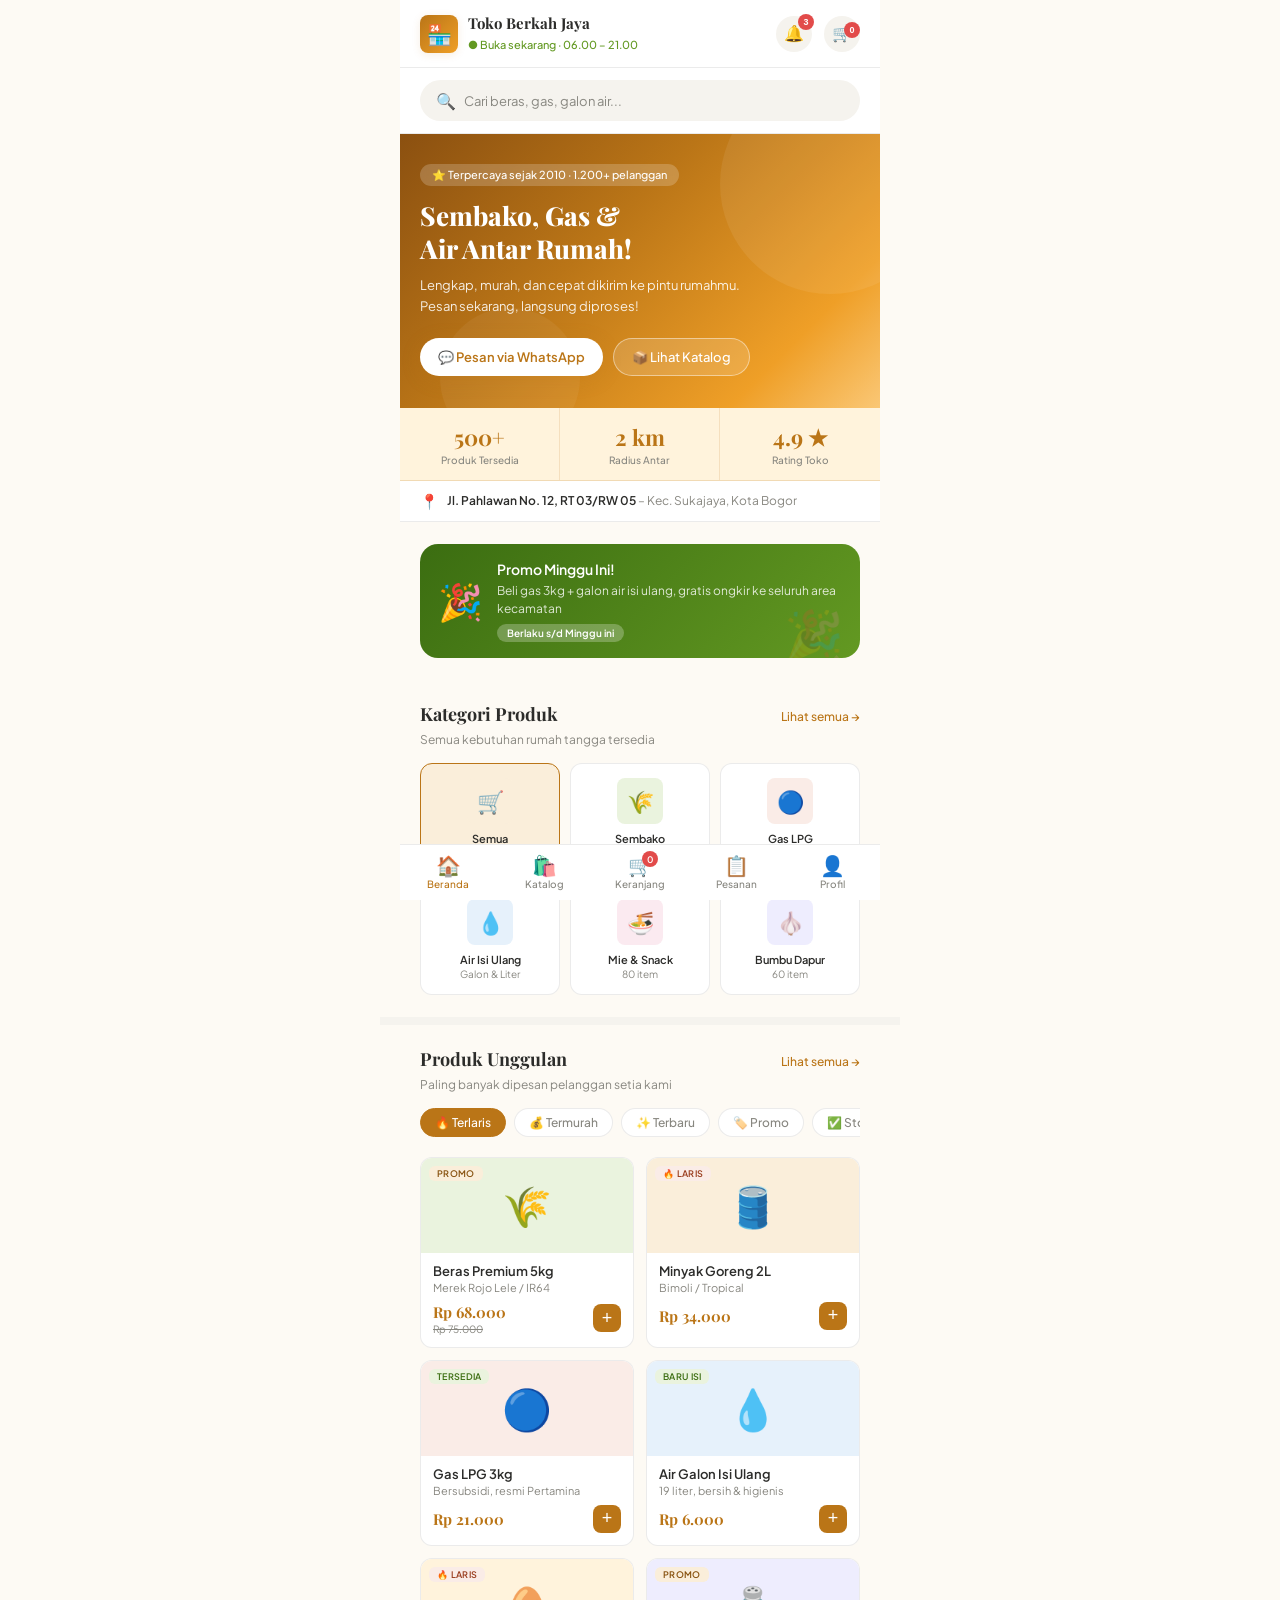
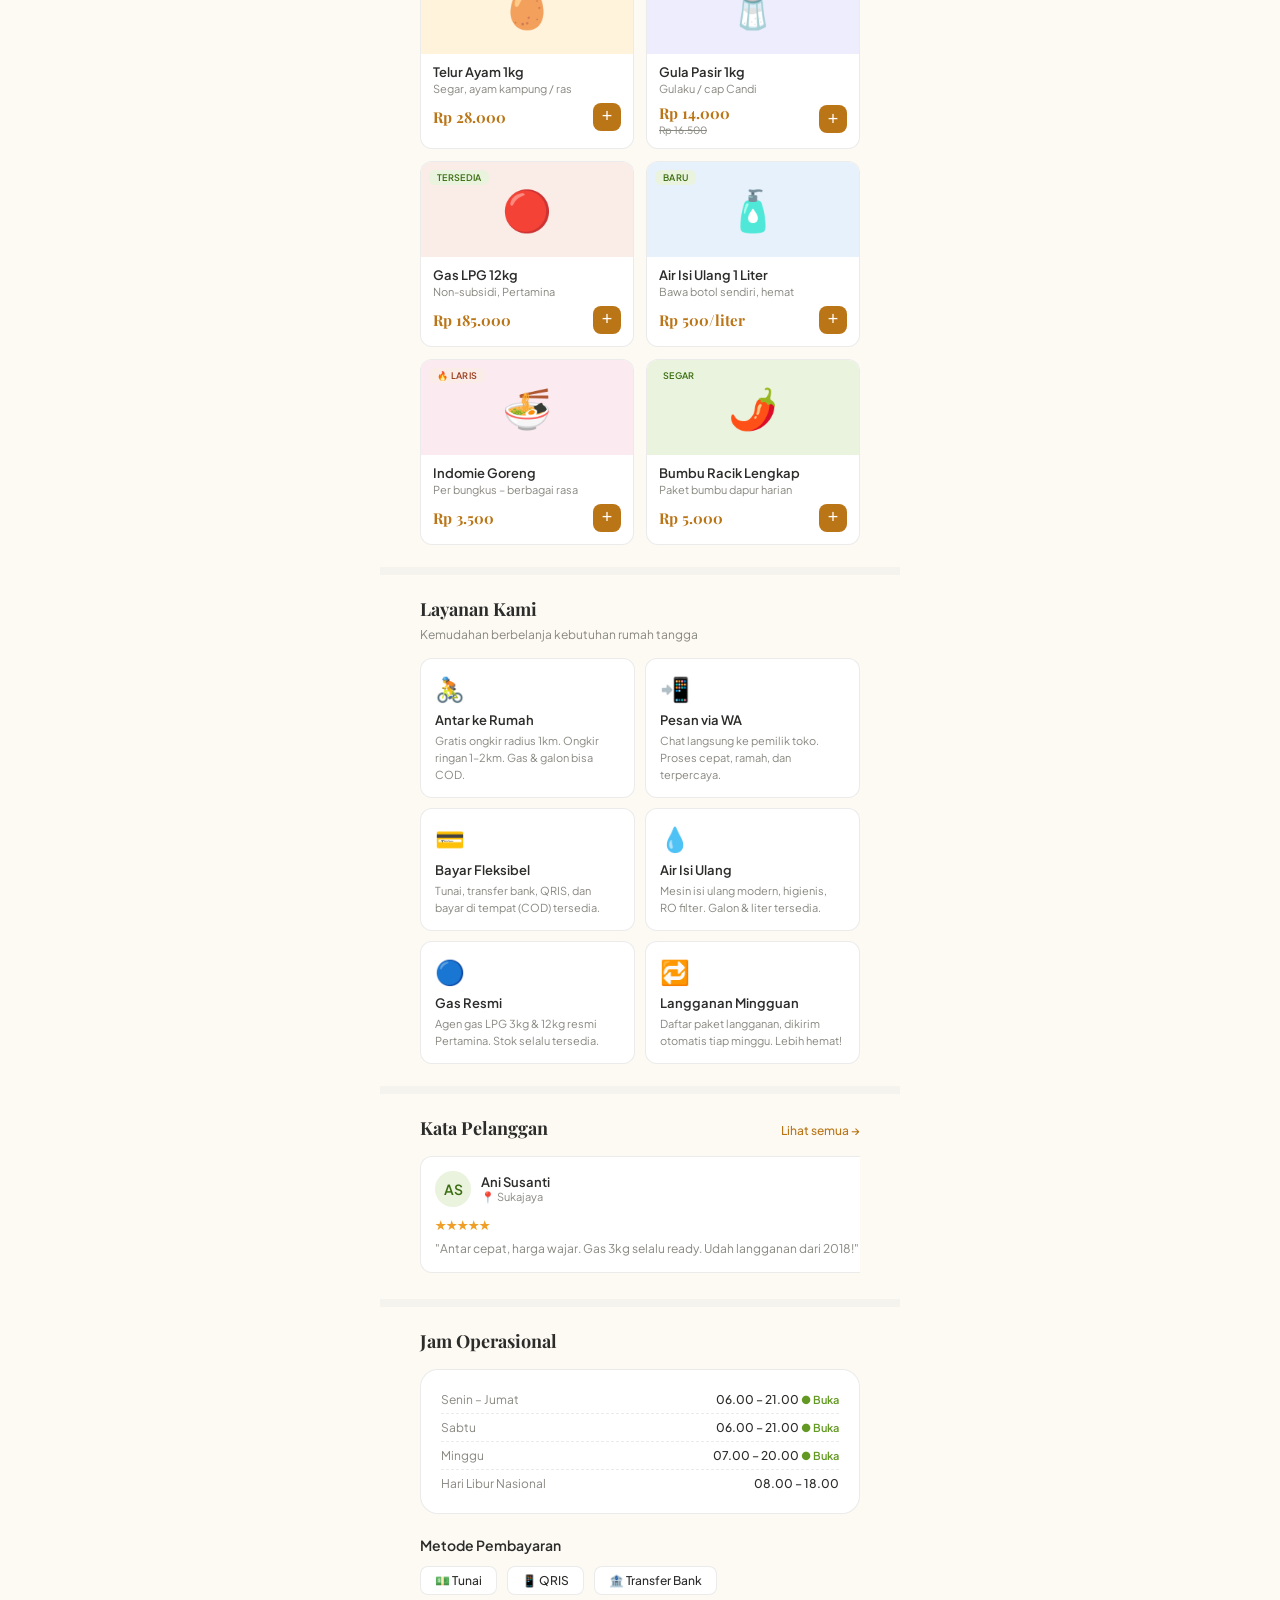
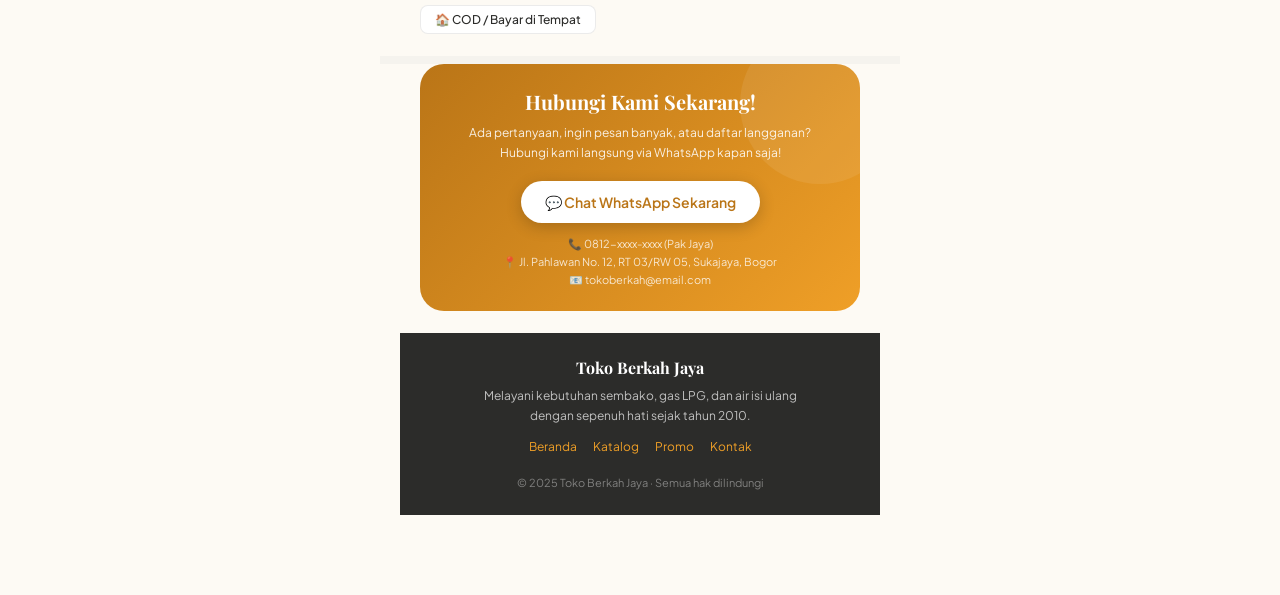
==== index.html @ 46cb7a97 "menambah repository" ====
<!DOCTYPE html>
<html lang="id">
<head>
  <meta charset="UTF-8" />
  <meta name="viewport" content="width=device-width, initial-scale=1.0" />
  <title>Toko Berkah Jaya – Sembako, Gas & Air Isi Ulang</title>
  <link rel="preconnect" href="https://fonts.googleapis.com" />
  <link rel="preconnect" href="https://fonts.gstatic.com" crossorigin />
  <link href="https://fonts.googleapis.com/css2?family=Playfair+Display:wght@600;700;800&family=Plus+Jakarta+Sans:wght@400;500;600&display=swap" rel="stylesheet" />
  <link rel="stylesheet" href="assets/style.css" />
</head>
<body>

  <!-- ===== HEADER ===== -->
  <header class="header">
    <div class="logo">
      <div class="logo-icon">🏪</div>
      <div class="logo-text">
        <h1>Toko Berkah Jaya</h1>
        <span>● Buka sekarang · 06.00 – 21.00</span>
      </div>
    </div>
    <div class="header-icons">
      <button onclick="showToast('Notifikasi dibuka')">
        🔔<span class="badge">3</span>
      </button>
      <button class="cart-nav" onclick="window.location.href='pages/keranjang.html'">
        🛒<span class="badge" id="cart-count">0</span>
      </button>
    </div>
  </header>

  <!-- ===== SEARCH BAR ===== -->
  <div class="search-wrap">
    <div class="search-box">
      <span>🔍</span>
      <input type="text" placeholder="Cari beras, gas, galon air..." id="search-input" oninput="filterProducts()" />
    </div>
  </div>

  <!-- ===== HERO ===== -->
  <section class="hero">
    <div class="hero-badge">⭐ Terpercaya sejak 2010 · 1.200+ pelanggan</div>
    <h2>Sembako, Gas &<br>Air Antar Rumah!</h2>
    <p>Lengkap, murah, dan cepat dikirim ke pintu rumahmu.<br>Pesan sekarang, langsung diproses!</p>
    <div class="hero-btns">
      <button class="btn-primary" onclick="openWhatsApp()">
        💬 Pesan via WhatsApp
      </button>
      <a href="pages/katalog.html" class="btn-outline">
        📦 Lihat Katalog
      </a>
    </div>
  </section>

  <!-- ===== STATS ===== -->
  <div class="stats">
    <div class="stat">
      <div class="stat-num">500+</div>
      <div class="stat-lbl">Produk Tersedia</div>
    </div>
    <div class="stat">
      <div class="stat-num">2 km</div>
      <div class="stat-lbl">Radius Antar</div>
    </div>
    <div class="stat">
      <div class="stat-num">4.9 ★</div>
      <div class="stat-lbl">Rating Toko</div>
    </div>
  </div>

  <!-- ===== LOKASI ===== -->
  <div class="loc-strip">
    <span>📍</span>
    <div>
      <strong>Jl. Pahlawan No. 12, RT 03/RW 05</strong>
      <em> – Kec. Sukajaya, Kota Bogor</em>
    </div>
  </div>

  <!-- ===== PROMO BANNER ===== -->
  <div class="section" style="padding-bottom: 0;">
    <div class="promo-banner">
      <div class="promo-ico">🎉</div>
      <div class="promo-txt">
        <h4>Promo Minggu Ini!</h4>
        <p>Beli gas 3kg + galon air isi ulang, gratis ongkir ke seluruh area kecamatan</p>
        <span class="promo-badge">Berlaku s/d Minggu ini</span>
      </div>
    </div>
  </div>

  <!-- ===== KATEGORI ===== -->
  <div class="section">
    <div class="sec-head">
      <h3>Kategori Produk</h3>
      <a href="pages/katalog.html">Lihat semua →</a>
    </div>
    <p class="sec-sub">Semua kebutuhan rumah tangga tersedia</p>
    <div class="cat-grid">
      <div class="cat-card active" onclick="setCategory('all', this)">
        <div class="cat-icon" style="background:#FAEEDA">🛒</div>
        <div class="cat-name">Semua</div>
        <div class="cat-count">500+ item</div>
      </div>
      <div class="cat-card" onclick="setCategory('sembako', this)">
        <div class="cat-icon" style="background:#EAF3DE">🌾</div>
        <div class="cat-name">Sembako</div>
        <div class="cat-count">120 item</div>
      </div>
      <div class="cat-card" onclick="setCategory('gas', this)">
        <div class="cat-icon" style="background:#FAECE7">🔵</div>
        <div class="cat-name">Gas LPG</div>
        <div class="cat-count">2 jenis</div>
      </div>
      <div class="cat-card" onclick="setCategory('air', this)">
        <div class="cat-icon" style="background:#E6F1FB">💧</div>
        <div class="cat-name">Air Isi Ulang</div>
        <div class="cat-count">Galon & Liter</div>
      </div>
      <div class="cat-card" onclick="setCategory('mie', this)">
        <div class="cat-icon" style="background:#FBEAF0">🍜</div>
        <div class="cat-name">Mie & Snack</div>
        <div class="cat-count">80 item</div>
      </div>
      <div class="cat-card" onclick="setCategory('bumbu', this)">
        <div class="cat-icon" style="background:#EEEDFE">🧄</div>
        <div class="cat-name">Bumbu Dapur</div>
        <div class="cat-count">60 item</div>
      </div>
    </div>
  </div>

  <div class="divider"></div>

  <!-- ===== PRODUK ===== -->
  <div class="section" id="produk-section">
    <div class="sec-head">
      <h3>Produk Unggulan</h3>
      <a href="pages/katalog.html">Lihat semua →</a>
    </div>
    <p class="sec-sub" id="prod-label">Paling banyak dipesan pelanggan setia kami</p>

    <!-- Filter Tabs -->
    <div class="filter-tabs">
      <div class="tab active" onclick="setTab('terlaris', this)">🔥 Terlaris</div>
      <div class="tab" onclick="setTab('termurah', this)">💰 Termurah</div>
      <div class="tab" onclick="setTab('baru', this)">✨ Terbaru</div>
      <div class="tab" onclick="setTab('promo', this)">🏷️ Promo</div>
      <div class="tab" onclick="setTab('stok', this)">✅ Stok Ada</div>
    </div>

    <!-- Grid Produk -->
    <div class="prod-grid" id="prod-grid">

      <div class="prod-card" data-cat="sembako" data-price="68000">
        <div class="prod-img" style="background:#EAF3DE">
          🌾
          <div class="prod-tags"><span class="tag tag-promo">Promo</span></div>
        </div>
        <div class="prod-info">
          <div class="prod-name">Beras Premium 5kg</div>
          <div class="prod-unit">Merek Rojo Lele / IR64</div>
          <div class="prod-footer">
            <div>
              <div class="prod-price">Rp 68.000</div>
              <div class="prod-price-old">Rp 75.000</div>
            </div>
            <button class="add-btn" onclick="addToCart(this, 'Beras Premium 5kg', 68000)">+</button>
          </div>
        </div>
      </div>

      <div class="prod-card" data-cat="sembako" data-price="34000">
        <div class="prod-img" style="background:#FAEEDA">
          🛢️
          <div class="prod-tags"><span class="tag tag-panas">🔥 Laris</span></div>
        </div>
        <div class="prod-info">
          <div class="prod-name">Minyak Goreng 2L</div>
          <div class="prod-unit">Bimoli / Tropical</div>
          <div class="prod-footer">
            <div><div class="prod-price">Rp 34.000</div></div>
            <button class="add-btn" onclick="addToCart(this, 'Minyak Goreng 2L', 34000)">+</button>
          </div>
        </div>
      </div>

      <div class="prod-card" data-cat="gas" data-price="21000">
        <div class="prod-img" style="background:#FAECE7">
          🔵
          <div class="prod-tags"><span class="tag tag-baru">Tersedia</span></div>
        </div>
        <div class="prod-info">
          <div class="prod-name">Gas LPG 3kg</div>
          <div class="prod-unit">Bersubsidi, resmi Pertamina</div>
          <div class="prod-footer">
            <div><div class="prod-price">Rp 21.000</div></div>
            <button class="add-btn" onclick="addToCart(this, 'Gas LPG 3kg', 21000)">+</button>
          </div>
        </div>
      </div>

      <div class="prod-card" data-cat="air" data-price="6000">
        <div class="prod-img" style="background:#E6F1FB">
          💧
          <div class="prod-tags"><span class="tag tag-baru">Baru isi</span></div>
        </div>
        <div class="prod-info">
          <div class="prod-name">Air Galon Isi Ulang</div>
          <div class="prod-unit">19 liter, bersih & higienis</div>
          <div class="prod-footer">
            <div><div class="prod-price">Rp 6.000</div></div>
            <button class="add-btn" onclick="addToCart(this, 'Air Galon Isi Ulang', 6000)">+</button>
          </div>
        </div>
      </div>

      <div class="prod-card" data-cat="sembako" data-price="28000">
        <div class="prod-img" style="background:#FFF3DC">
          🥚
          <div class="prod-tags"><span class="tag tag-panas">🔥 Laris</span></div>
        </div>
        <div class="prod-info">
          <div class="prod-name">Telur Ayam 1kg</div>
          <div class="prod-unit">Segar, ayam kampung / ras</div>
          <div class="prod-footer">
            <div><div class="prod-price">Rp 28.000</div></div>
            <button class="add-btn" onclick="addToCart(this, 'Telur Ayam 1kg', 28000)">+</button>
          </div>
        </div>
      </div>

      <div class="prod-card" data-cat="sembako" data-price="14000">
        <div class="prod-img" style="background:#EEEDFE">
          🧂
          <div class="prod-tags"><span class="tag tag-promo">Promo</span></div>
        </div>
        <div class="prod-info">
          <div class="prod-name">Gula Pasir 1kg</div>
          <div class="prod-unit">Gulaku / cap Candi</div>
          <div class="prod-footer">
            <div>
              <div class="prod-price">Rp 14.000</div>
              <div class="prod-price-old">Rp 16.500</div>
            </div>
            <button class="add-btn" onclick="addToCart(this, 'Gula Pasir 1kg', 14000)">+</button>
          </div>
        </div>
      </div>

      <div class="prod-card" data-cat="gas" data-price="185000">
        <div class="prod-img" style="background:#FAECE7">
          🔴
          <div class="prod-tags"><span class="tag tag-baru">Tersedia</span></div>
        </div>
        <div class="prod-info">
          <div class="prod-name">Gas LPG 12kg</div>
          <div class="prod-unit">Non-subsidi, Pertamina</div>
          <div class="prod-footer">
            <div><div class="prod-price">Rp 185.000</div></div>
            <button class="add-btn" onclick="addToCart(this, 'Gas LPG 12kg', 185000)">+</button>
          </div>
        </div>
      </div>

      <div class="prod-card" data-cat="air" data-price="500">
        <div class="prod-img" style="background:#E6F1FB">
          🧴
          <div class="prod-tags"><span class="tag tag-baru">Baru</span></div>
        </div>
        <div class="prod-info">
          <div class="prod-name">Air Isi Ulang 1 Liter</div>
          <div class="prod-unit">Bawa botol sendiri, hemat</div>
          <div class="prod-footer">
            <div><div class="prod-price">Rp 500/liter</div></div>
            <button class="add-btn" onclick="addToCart(this, 'Air Isi Ulang 1L', 500)">+</button>
          </div>
        </div>
      </div>

      <div class="prod-card" data-cat="mie" data-price="3500">
        <div class="prod-img" style="background:#FBEAF0">
          🍜
          <div class="prod-tags"><span class="tag tag-panas">🔥 Laris</span></div>
        </div>
        <div class="prod-info">
          <div class="prod-name">Indomie Goreng</div>
          <div class="prod-unit">Per bungkus – berbagai rasa</div>
          <div class="prod-footer">
            <div><div class="prod-price">Rp 3.500</div></div>
            <button class="add-btn" onclick="addToCart(this, 'Indomie Goreng', 3500)">+</button>
          </div>
        </div>
      </div>

      <div class="prod-card" data-cat="bumbu" data-price="5000">
        <div class="prod-img" style="background:#EAF3DE">
          🌶️
          <div class="prod-tags"><span class="tag tag-baru">Segar</span></div>
        </div>
        <div class="prod-info">
          <div class="prod-name">Bumbu Racik Lengkap</div>
          <div class="prod-unit">Paket bumbu dapur harian</div>
          <div class="prod-footer">
            <div><div class="prod-price">Rp 5.000</div></div>
            <button class="add-btn" onclick="addToCart(this, 'Bumbu Racik Lengkap', 5000)">+</button>
          </div>
        </div>
      </div>

    </div>
  </div>

  <div class="divider"></div>

  <!-- ===== LAYANAN ===== -->
  <div class="section">
    <div class="sec-head"><h3>Layanan Kami</h3></div>
    <p class="sec-sub">Kemudahan berbelanja kebutuhan rumah tangga</p>
    <div class="svc-grid">
      <div class="svc-card">
        <div class="svc-icon">🚴</div>
        <div class="svc-title">Antar ke Rumah</div>
        <div class="svc-desc">Gratis ongkir radius 1km. Ongkir ringan 1–2km. Gas & galon bisa COD.</div>
      </div>
      <div class="svc-card">
        <div class="svc-icon">📲</div>
        <div class="svc-title">Pesan via WA</div>
        <div class="svc-desc">Chat langsung ke pemilik toko. Proses cepat, ramah, dan terpercaya.</div>
      </div>
      <div class="svc-card">
        <div class="svc-icon">💳</div>
        <div class="svc-title">Bayar Fleksibel</div>
        <div class="svc-desc">Tunai, transfer bank, QRIS, dan bayar di tempat (COD) tersedia.</div>
      </div>
      <div class="svc-card">
        <div class="svc-icon">💧</div>
        <div class="svc-title">Air Isi Ulang</div>
        <div class="svc-desc">Mesin isi ulang modern, higienis, RO filter. Galon & liter tersedia.</div>
      </div>
      <div class="svc-card">
        <div class="svc-icon">🔵</div>
        <div class="svc-title">Gas Resmi</div>
        <div class="svc-desc">Agen gas LPG 3kg & 12kg resmi Pertamina. Stok selalu tersedia.</div>
      </div>
      <div class="svc-card">
        <div class="svc-icon">🔁</div>
        <div class="svc-title">Langganan Mingguan</div>
        <div class="svc-desc">Daftar paket langganan, dikirim otomatis tiap minggu. Lebih hemat!</div>
      </div>
    </div>
  </div>

  <div class="divider"></div>

  <!-- ===== TESTIMONI ===== -->
  <div class="section">
    <div class="sec-head">
      <h3>Kata Pelanggan</h3>
      <a onclick="showToast('Semua ulasan ditampilkan')">Lihat semua →</a>
    </div>
    <div class="testi-scroll">
      <div class="testi-card">
        <div class="testi-top">
          <div class="testi-avatar" style="background:#EAF3DE;color:#3B6D11">AS</div>
          <div>
            <div class="testi-name">Ani Susanti</div>
            <div class="testi-loc">📍 Sukajaya</div>
          </div>
        </div>
        <div class="testi-stars">★★★★★</div>
        <div class="testi-text">"Antar cepat, harga wajar. Gas 3kg selalu ready. Udah langganan dari 2018!"</div>
      </div>
      <div class="testi-card">
        <div class="testi-top">
          <div class="testi-avatar" style="background:#E6F1FB;color:#185FA5">BR</div>
          <div>
            <div class="testi-name">Budi Raharjo</div>
            <div class="testi-loc">📍 Sindangrasa</div>
          </div>
        </div>
        <div class="testi-stars">★★★★★</div>
        <div class="testi-text">"Galon air isi ulangnya jernih banget, gak bau. Pesan WA langsung diantar."</div>
      </div>
      <div class="testi-card">
        <div class="testi-top">
          <div class="testi-avatar" style="background:#FBEAF0;color:#993556">DN</div>
          <div>
            <div class="testi-name">Dewi Nuraini</div>
            <div class="testi-loc">📍 Tanah Sareal</div>
          </div>
        </div>
        <div class="testi-stars">★★★★☆</div>
        <div class="testi-text">"Berasnya enak dan murah. Suka dengan pelayanannya yang ramah dan cepat."</div>
      </div>
      <div class="testi-card">
        <div class="testi-top">
          <div class="testi-avatar" style="background:#FAEEDA;color:#854F0B">RH</div>
          <div>
            <div class="testi-name">Rudi Hartono</div>
            <div class="testi-loc">📍 Bogor Tengah</div>
          </div>
        </div>
        <div class="testi-stars">★★★★★</div>
        <div class="testi-text">"Beli paket langganan mingguan, hemat ongkir. Produk selalu fresh dan lengkap!"</div>
      </div>
    </div>
  </div>

  <div class="divider"></div>

  <!-- ===== JAM OPERASIONAL ===== -->
  <div class="section" style="padding-bottom: 0;">
    <div class="sec-head"><h3>Jam Operasional</h3></div>
  </div>
  <div class="jam-box">
    <div class="jam-row">
      <span class="jam-day">Senin – Jumat</span>
      <span class="jam-time">06.00 – 21.00 <span class="jam-open">● Buka</span></span>
    </div>
    <div class="jam-row">
      <span class="jam-day">Sabtu</span>
      <span class="jam-time">06.00 – 21.00 <span class="jam-open">● Buka</span></span>
    </div>
    <div class="jam-row">
      <span class="jam-day">Minggu</span>
      <span class="jam-time">07.00 – 20.00 <span class="jam-open">● Buka</span></span>
    </div>
    <div class="jam-row">
      <span class="jam-day">Hari Libur Nasional</span>
      <span class="jam-time">08.00 – 18.00</span>
    </div>
  </div>

  <!-- ===== METODE PEMBAYARAN ===== -->
  <div class="pay-section">
    <h4>Metode Pembayaran</h4>
    <div class="pay-grid">
      <div class="pay-pill">💵 Tunai</div>
      <div class="pay-pill">📱 QRIS</div>
      <div class="pay-pill">🏦 Transfer Bank</div>
      <div class="pay-pill">🏠 COD / Bayar di Tempat</div>
    </div>
  </div>

  <div class="divider"></div>

  <!-- ===== KONTAK ===== -->
  <div class="contact-section">
    <h3>Hubungi Kami Sekarang!</h3>
    <p>Ada pertanyaan, ingin pesan banyak, atau daftar langganan?<br>Hubungi kami langsung via WhatsApp kapan saja!</p>
    <button class="wa-btn" onclick="openWhatsApp()">
      💬 Chat WhatsApp Sekarang
    </button>
    <div class="contact-info">
      <span>📞 0812-xxxx-xxxx (Pak Jaya)</span>
      <span>📍 Jl. Pahlawan No. 12, RT 03/RW 05, Sukajaya, Bogor</span>
      <span>📧 tokoberkah@email.com</span>
    </div>
  </div>

  <!-- ===== FOOTER ===== -->
  <footer class="footer">
    <h4>Toko Berkah Jaya</h4>
    <p>Melayani kebutuhan sembako, gas LPG, dan air isi ulang<br>dengan sepenuh hati sejak tahun 2010.</p>
    <div class="footer-links">
      <a href="index.html">Beranda</a>
      <a href="pages/katalog.html">Katalog</a>
      <a href="#" onclick="showToast('Halaman Promo'); return false;">Promo</a>
      <a href="#" onclick="openWhatsApp(); return false;">Kontak</a>
    </div>
    <small>© 2025 Toko Berkah Jaya · Semua hak dilindungi</small>
  </footer>

  <!-- ===== BOTTOM NAV ===== -->
  <nav class="bottom-nav">
    <a class="nav-item active" href="index.html" onclick="setActiveNav(0)">
      <span class="nav-ico">🏠</span>Beranda
    </a>
    <a class="nav-item" href="pages/katalog.html" onclick="setActiveNav(1)">
      <span class="nav-ico">🛍️</span>Katalog
    </a>
    <a class="nav-item cart-nav" href="pages/keranjang.html" onclick="setActiveNav(2)">
      <span class="nav-ico">🛒</span>Keranjang
      <span class="badge" id="cart-count">0</span>
    </a>
    <a class="nav-item" href="pages/pesanan.html" onclick="setActiveNav(3)">
      <span class="nav-ico">📋</span>Pesanan
    </a>
    <a class="nav-item" href="pages/profil.html" onclick="setActiveNav(4)">
      <span class="nav-ico">👤</span>Profil
    </a>
  </nav>

  <!-- ===== TOAST ===== -->
  <div class="toast" id="toast"></div>

  <!-- ===== SCRIPTS ===== -->
  <script src="assets/script.js"></script>
</body>
</html>
---- assets/style.css ----
/* ===== RESET & BASE ===== */
*, *::before, *::after { box-sizing: border-box; margin: 0; padding: 0; }
html { scroll-behavior: smooth; }
body {
  font-family: 'Plus Jakarta Sans', sans-serif;
  background: #FDFAF4;
  color: #2C2C2A;
  min-height: 100vh;
  max-width: 480px;
  margin: 0 auto;
  padding-bottom: 80px;
  position: relative;
}

/* ===== VARIABLES ===== */
:root {
  --amber:      #BA7517;
  --amber-light:#EF9F27;
  --amber-pale: #FFF3DC;
  --amber-soft: #FAEEDA;
  --green:      #3B6D11;
  --green-light:#639922;
  --green-pale: #EAF3DE;
  --blue-pale:  #E6F1FB;
  --coral-pale: #FAECE7;
  --pink-pale:  #FBEAF0;
  --gray-pale:  #F5F3EE;
  --text:       #2C2C2A;
  --text-muted: #888780;
  --border:     rgba(0,0,0,0.08);
  --white:      #FFFFFF;
  --radius-sm:  8px;
  --radius-md:  12px;
  --radius-lg:  18px;
  --radius-xl:  24px;
  --shadow-sm:  0 2px 8px rgba(186,117,23,0.12);
  --shadow-md:  0 4px 20px rgba(186,117,23,0.18);
}

/* ===== HEADER ===== */
.header {
  background: #fff;
  padding: 14px 20px;
  display: flex;
  align-items: center;
  justify-content: space-between;
  position: sticky;
  top: 0;
  z-index: 100;
  border-bottom: 1px solid var(--border);
}
.logo { display: flex; align-items: center; gap: 10px; }
.logo-icon {
  width: 38px; height: 38px;
  background: linear-gradient(135deg, var(--amber), var(--amber-light));
  border-radius: var(--radius-sm);
  display: flex; align-items: center; justify-content: center;
  font-size: 20px; box-shadow: var(--shadow-sm);
}
.logo-text h1 {
  font-family: 'Playfair Display', serif;
  font-size: 15px; font-weight: 700; color: var(--text);
  line-height: 1.2;
}
.logo-text span {
  font-size: 11px; color: var(--green-light); font-weight: 500;
}
.header-icons { display: flex; gap: 12px; }
.header-icons button {
  background: var(--gray-pale); border: none; cursor: pointer;
  width: 36px; height: 36px; border-radius: 50%;
  display: flex; align-items: center; justify-content: center; font-size: 16px;
  position: relative; transition: background 0.2s;
}
.header-icons button:hover { background: var(--amber-soft); }
.badge {
  position: absolute; top: -2px; right: -2px;
  background: #E24B4A; color: #fff; font-size: 9px; font-weight: 600;
  width: 16px; height: 16px; border-radius: 50%;
  display: flex; align-items: center; justify-content: center;
}

/* ===== SEARCH BAR ===== */
.search-wrap { padding: 12px 20px; background: #fff; border-bottom: 1px solid var(--border); }
.search-box {
  background: var(--gray-pale); border-radius: var(--radius-xl);
  display: flex; align-items: center; gap: 8px; padding: 10px 16px;
}
.search-box span { font-size: 16px; }
.search-box input {
  border: none; background: transparent; font-family: inherit;
  font-size: 13px; color: var(--text); outline: none; flex: 1;
}
.search-box input::placeholder { color: var(--text-muted); }

/* ===== HERO ===== */
.hero {
  background: linear-gradient(135deg, #8B5010 0%, var(--amber) 40%, var(--amber-light) 80%, #FAC775 100%);
  padding: 28px 20px 32px;
  position: relative; overflow: hidden;
}
.hero::before {
  content: ''; position: absolute;
  top: -60px; right: -60px;
  width: 220px; height: 220px;
  border-radius: 50%; background: rgba(255,255,255,0.07);
}
.hero::after {
  content: ''; position: absolute;
  bottom: -40px; left: 40px;
  width: 140px; height: 140px;
  border-radius: 50%; background: rgba(255,255,255,0.05);
}
.hero-badge {
  display: inline-flex; align-items: center; gap: 5px;
  background: rgba(255,255,255,0.2); color: #fff;
  font-size: 11px; font-weight: 500; padding: 4px 12px;
  border-radius: 20px; margin-bottom: 14px; backdrop-filter: blur(4px);
}
.hero h2 {
  font-family: 'Playfair Display', serif;
  font-size: 26px; font-weight: 800; color: #fff;
  line-height: 1.25; margin-bottom: 10px;
}
.hero p { font-size: 13px; color: rgba(255,255,255,0.88); line-height: 1.65; margin-bottom: 20px; }
.hero-btns { display: flex; gap: 10px; flex-wrap: wrap; position: relative; z-index: 1; }

/* ===== BUTTONS ===== */
.btn-primary {
  background: #fff; color: var(--amber); border: none; cursor: pointer;
  font-family: inherit; font-size: 13px; font-weight: 600;
  padding: 10px 18px; border-radius: var(--radius-xl);
  display: flex; align-items: center; gap: 6px;
  box-shadow: var(--shadow-md); transition: transform 0.15s, box-shadow 0.15s;
  text-decoration: none;
}
.btn-primary:hover { transform: translateY(-1px); box-shadow: 0 6px 24px rgba(0,0,0,0.2); }
.btn-outline {
  background: rgba(255,255,255,0.15); color: #fff; border: 1.5px solid rgba(255,255,255,0.45);
  cursor: pointer; font-family: inherit; font-size: 13px; font-weight: 500;
  padding: 10px 18px; border-radius: var(--radius-xl);
  transition: background 0.2s;
  text-decoration: none;
}
.btn-outline:hover { background: rgba(255,255,255,0.25); }

/* ===== STATS ===== */
.stats {
  background: var(--amber-pale);
  display: grid; grid-template-columns: repeat(3, 1fr);
  border-bottom: 1px solid rgba(186,117,23,0.2);
}
.stat {
  text-align: center; padding: 14px 8px;
  border-right: 1px solid rgba(186,117,23,0.15);
}
.stat:last-child { border-right: none; }
.stat-num {
  font-family: 'Playfair Display', serif;
  font-size: 22px; font-weight: 700; color: var(--amber);
}
.stat-lbl { font-size: 10px; color: var(--text-muted); margin-top: 2px; font-weight: 500; }

/* ===== LOCATION STRIP ===== */
.loc-strip {
  background: #fff; padding: 10px 20px;
  display: flex; align-items: center; gap: 8px;
  border-bottom: 1px solid var(--border); font-size: 12px;
}
.loc-strip span:first-child { font-size: 15px; }
.loc-strip strong { color: var(--text); font-weight: 600; }
.loc-strip em { color: var(--text-muted); font-style: normal; }

/* ===== SECTION ===== */
.section { padding: 22px 20px; }
.sec-head { display: flex; align-items: baseline; justify-content: space-between; margin-bottom: 16px; }
.sec-head h3 { font-family: 'Playfair Display', serif; font-size: 18px; font-weight: 700; }
.sec-head a { font-size: 12px; color: var(--amber); font-weight: 500; text-decoration: none; cursor: pointer; }
.sec-sub { font-size: 12px; color: var(--text-muted); margin-top: -10px; margin-bottom: 16px; }

/* ===== PROMO BANNER ===== */
.promo-banner {
  background: linear-gradient(135deg, var(--green) 0%, var(--green-light) 100%);
  border-radius: var(--radius-lg); padding: 16px 18px;
  display: flex; align-items: center; gap: 14px;
  margin-bottom: 22px; position: relative; overflow: hidden;
}
.promo-banner::after {
  content: '🎉'; position: absolute; right: 16px; bottom: -6px;
  font-size: 48px; opacity: 0.18;
}
.promo-ico { font-size: 36px; flex-shrink: 0; }
.promo-txt h4 { font-size: 14px; font-weight: 600; color: #fff; margin-bottom: 4px; }
.promo-txt p { font-size: 12px; color: rgba(255,255,255,0.82); line-height: 1.5; }
.promo-badge {
  background: rgba(255,255,255,0.25); color: #fff;
  font-size: 10px; font-weight: 600; padding: 3px 10px;
  border-radius: 20px; display: inline-block; margin-top: 6px;
}

/* ===== CATEGORIES ===== */
.cat-grid { display: grid; grid-template-columns: repeat(3, 1fr); gap: 10px; }
.cat-card {
  background: #fff; border: 1px solid var(--border);
  border-radius: var(--radius-md); padding: 14px 10px;
  text-align: center; cursor: pointer;
  transition: transform 0.18s, box-shadow 0.18s, border-color 0.18s;
}
.cat-card:hover { transform: translateY(-3px); box-shadow: var(--shadow-sm); border-color: var(--amber); }
.cat-card.active { border-color: var(--amber); background: var(--amber-soft); }
.cat-icon {
  width: 46px; height: 46px; border-radius: var(--radius-sm);
  display: flex; align-items: center; justify-content: center;
  margin: 0 auto 8px; font-size: 22px;
}
.cat-name { font-size: 11px; font-weight: 600; color: var(--text); }
.cat-count { font-size: 10px; color: var(--text-muted); margin-top: 2px; }

/* ===== FILTER TABS ===== */
.filter-tabs { display: flex; gap: 8px; overflow-x: auto; padding-bottom: 4px; margin-bottom: 16px; scrollbar-width: none; }
.filter-tabs::-webkit-scrollbar { display: none; }
.tab {
  background: #fff; border: 1px solid var(--border);
  border-radius: var(--radius-xl); padding: 6px 14px;
  font-size: 12px; font-weight: 500; color: var(--text-muted);
  white-space: nowrap; cursor: pointer; transition: all 0.18s; flex-shrink: 0;
}
.tab.active, .tab:hover { background: var(--amber); color: #fff; border-color: var(--amber); }

/* ===== PRODUCT GRID ===== */
.prod-grid { display: grid; grid-template-columns: repeat(2, 1fr); gap: 12px; }
.prod-card {
  background: #fff; border: 1px solid var(--border);
  border-radius: var(--radius-md); overflow: hidden;
  transition: transform 0.18s, box-shadow 0.18s; cursor: pointer;
}
.prod-card:hover { transform: translateY(-3px); box-shadow: var(--shadow-sm); }
.prod-img {
  height: 95px; display: flex; align-items: center;
  justify-content: center; font-size: 40px; position: relative;
}
.prod-tags { position: absolute; top: 8px; left: 8px; display: flex; gap: 4px; flex-wrap: wrap; }
.tag {
  font-size: 9px; font-weight: 600; padding: 2px 8px;
  border-radius: 6px; text-transform: uppercase; letter-spacing: 0.3px;
}
.tag-promo  { background: #FAEEDA; color: #854F0B; }
.tag-baru   { background: #EAF3DE; color: #3B6D11; }
.tag-habis  { background: #FCEBEB; color: #A32D2D; }
.tag-panas  { background: #FAECE7; color: #993C1D; }
.prod-info { padding: 10px 12px 12px; }
.prod-name  { font-size: 13px; font-weight: 600; margin-bottom: 2px; color: var(--text); }
.prod-unit  { font-size: 11px; color: var(--text-muted); margin-bottom: 8px; }
.prod-footer { display: flex; align-items: center; justify-content: space-between; }
.prod-price {
  font-family: 'Playfair Display', serif;
  font-size: 15px; font-weight: 700; color: var(--amber);
}
.prod-price-old { font-size: 10px; color: var(--text-muted); text-decoration: line-through; margin-top: 1px; }
.add-btn {
  background: var(--amber); color: #fff; border: none; cursor: pointer;
  width: 28px; height: 28px; border-radius: 8px;
  font-size: 18px; display: flex; align-items: center; justify-content: center;
  transition: background 0.2s, transform 0.15s;
}
.add-btn:hover { background: #8B5010; transform: scale(1.1); }

/* ===== SERVICES ===== */
.svc-grid { display: grid; grid-template-columns: repeat(2, 1fr); gap: 10px; }
.svc-card {
  background: #fff; border: 1px solid var(--border);
  border-radius: var(--radius-md); padding: 14px;
  transition: box-shadow 0.18s;
}
.svc-card:hover { box-shadow: var(--shadow-sm); }
.svc-icon { font-size: 24px; margin-bottom: 8px; }
.svc-title { font-size: 13px; font-weight: 600; margin-bottom: 4px; color: var(--text); }
.svc-desc { font-size: 11px; color: var(--text-muted); line-height: 1.55; }

/* ===== TESTIMONIALS ===== */
.testi-scroll { display: flex; gap: 12px; overflow-x: auto; padding-bottom: 4px; scrollbar-width: none; }
.testi-scroll::-webkit-scrollbar { display: none; }
.testi-card {
  background: #fff; border: 1px solid var(--border);
  border-radius: var(--radius-md); padding: 14px;
  min-width: 220px; flex-shrink: 0;
}
.testi-top { display: flex; align-items: center; gap: 10px; margin-bottom: 10px; }
.testi-avatar {
  width: 36px; height: 36px; border-radius: 50%;
  display: flex; align-items: center; justify-content: center;
  font-size: 14px; font-weight: 600; flex-shrink: 0;
}
.testi-name { font-size: 13px; font-weight: 600; color: var(--text); }
.testi-loc  { font-size: 11px; color: var(--text-muted); }
.testi-stars { color: #EF9F27; font-size: 13px; margin-bottom: 6px; }
.testi-text { font-size: 12px; color: var(--text-muted); line-height: 1.6; }

/* ===== CONTACT ===== */
.contact-section {
  background: linear-gradient(135deg, var(--amber) 0%, var(--amber-light) 100%);
  margin: 0 20px 22px; border-radius: var(--radius-xl);
  padding: 24px 20px; text-align: center;
  position: relative; overflow: hidden;
}
.contact-section::before {
  content: ''; position: absolute; top: -40px; right: -40px;
  width: 160px; height: 160px; border-radius: 50%;
  background: rgba(255,255,255,0.08);
}
.contact-section h3 {
  font-family: 'Playfair Display', serif;
  font-size: 20px; font-weight: 700; color: #fff; margin-bottom: 8px;
}
.contact-section p {
  font-size: 12px; color: rgba(255,255,255,0.88);
  line-height: 1.65; margin-bottom: 18px;
}
.wa-btn {
  background: #fff; color: var(--amber); border: none; cursor: pointer;
  font-family: inherit; font-size: 14px; font-weight: 600;
  padding: 12px 24px; border-radius: var(--radius-xl);
  display: inline-flex; align-items: center; gap: 8px;
  box-shadow: 0 4px 16px rgba(0,0,0,0.2); transition: transform 0.15s;
}
.wa-btn:hover { transform: translateY(-2px); }
.contact-info {
  margin-top: 14px; font-size: 11px; color: rgba(255,255,255,0.78);
  display: flex; flex-direction: column; gap: 4px;
}

/* ===== JAM OPERASIONAL ===== */
.jam-box {
  background: #fff; border: 1px solid var(--border);
  border-radius: var(--radius-lg); padding: 16px 20px;
  margin: 0 20px 22px;
}
.jam-box h4 { font-size: 14px; font-weight: 600; margin-bottom: 12px; }
.jam-row {
  display: flex; justify-content: space-between;
  font-size: 12px; padding: 6px 0;
  border-bottom: 1px dashed var(--border);
}
.jam-row:last-child { border-bottom: none; }
.jam-day  { color: var(--text-muted); }
.jam-time { font-weight: 500; color: var(--text); }
.jam-open { color: var(--green-light); font-weight: 600; font-size: 11px; }

/* ===== PAYMENT ICONS ===== */
.pay-section { padding: 0 20px 22px; }
.pay-section h4 { font-size: 14px; font-weight: 600; margin-bottom: 12px; }
.pay-grid { display: flex; gap: 10px; flex-wrap: wrap; }
.pay-pill {
  background: #fff; border: 1px solid var(--border);
  border-radius: var(--radius-sm); padding: 6px 14px;
  font-size: 12px; font-weight: 500; color: var(--text);
  display: flex; align-items: center; gap: 6px;
}

/* ===== DIVIDER ===== */
.divider { height: 8px; background: var(--gray-pale); margin: 0 -20px; }

/* ===== BOTTOM NAV ===== */
.bottom-nav {
  position: fixed; bottom: 0; left: 50%; transform: translateX(-50%);
  width: 100%; max-width: 480px;
  background: #fff; border-top: 1px solid var(--border);
  display: flex; z-index: 100;
}
.nav-item {
  flex: 1; display: flex; flex-direction: column;
  align-items: center; justify-content: center;
  gap: 3px; padding: 10px 0; cursor: pointer;
  font-size: 10px; font-weight: 500; color: var(--text-muted);
  transition: color 0.2s; text-decoration: none;
}
.nav-item.active { color: var(--amber); }
.nav-item .nav-ico { font-size: 20px; line-height: 1; }
.cart-nav { position: relative; }
.cart-nav .badge { position: absolute; top: 6px; left: calc(50% + 2px); }

/* ===== CART TOAST ===== */
.toast {
  position: fixed; bottom: 90px; left: 50%; transform: translateX(-50%) translateY(20px);
  background: #2C2C2A; color: #fff; font-size: 13px; font-weight: 500;
  padding: 10px 20px; border-radius: var(--radius-xl);
  white-space: nowrap; opacity: 0; transition: opacity 0.3s, transform 0.3s;
  z-index: 200; pointer-events: none;
}
.toast.show { opacity: 1; transform: translateX(-50%) translateY(0); }

/* ===== FOOTER ===== */
.footer {
  background: var(--text); color: rgba(255,255,255,0.7);
  padding: 24px 20px; text-align: center; margin-bottom: 0;
}
.footer h4 {
  font-family: 'Playfair Display', serif;
  color: #fff; font-size: 16px; margin-bottom: 8px;
}
.footer p { font-size: 12px; line-height: 1.7; margin-bottom: 12px; }
.footer-links { display: flex; justify-content: center; gap: 16px; margin-bottom: 16px; }
.footer-links a { color: var(--amber-light); font-size: 12px; text-decoration: none; }
.footer small { font-size: 11px; color: rgba(255,255,255,0.4); }

/* ===== ANIMATIONS ===== */
@keyframes fadeInUp {
  from { opacity: 0; transform: translateY(16px); }
  to   { opacity: 1; transform: translateY(0); }
}
.hero, .stats, .section, .contact-section { animation: fadeInUp 0.5s ease both; }
.hero        { animation-delay: 0.05s; }
.stats       { animation-delay: 0.1s; }

/* ===== EMPTY STATE ===== */
.empty-state {
  text-align: center; padding: 40px 20px;
  display: flex; flex-direction: column; align-items: center; gap: 16px;
}
.empty-state-icon { font-size: 48px; opacity: 0.5; }
.empty-state h3 { font-size: 18px; font-weight: 600; color: var(--text); }
.empty-state p { font-size: 13px; color: var(--text-muted); }

/* ===== FORM ===== */
.form-group { margin-bottom: 16px; }
.form-group label { display: block; font-size: 13px; font-weight: 600; margin-bottom: 6px; }
.form-group input, .form-group textarea {
  width: 100%; padding: 10px 12px; border: 1px solid var(--border);
  border-radius: var(--radius-md); font-family: inherit; font-size: 13px;
}
.form-group textarea { resize: vertical; min-height: 80px; }
.btn-submit {
  background: var(--amber); color: #fff; border: none; cursor: pointer;
  width: 100%; padding: 12px; border-radius: var(--radius-md);
  font-family: inherit; font-size: 14px; font-weight: 600;
  transition: background 0.2s;
}
.btn-submit:hover { background: #8B5010; }

/* ===== ORDER CARD ===== */
.order-card {
  background: #fff; border: 1px solid var(--border);
  border-radius: var(--radius-md); padding: 14px;
  margin-bottom: 12px;
}
.order-header { display: flex; justify-content: space-between; align-items: center; margin-bottom: 10px; }
.order-id { font-size: 13px; font-weight: 600; color: var(--text); }
.order-status { font-size: 11px; font-weight: 600; padding: 3px 10px; border-radius: 12px; }
.order-status.pending { background: #FFF3DC; color: #854F0B; }
.order-status.completed { background: #EAF3DE; color: #3B6D11; }
.order-status.cancelled { background: #FCEBEB; color: #A32D2D; }
.order-info { font-size: 12px; color: var(--text-muted); }
.order-amount { font-size: 14px; font-weight: 600; color: var(--amber); margin-top: 8px; }
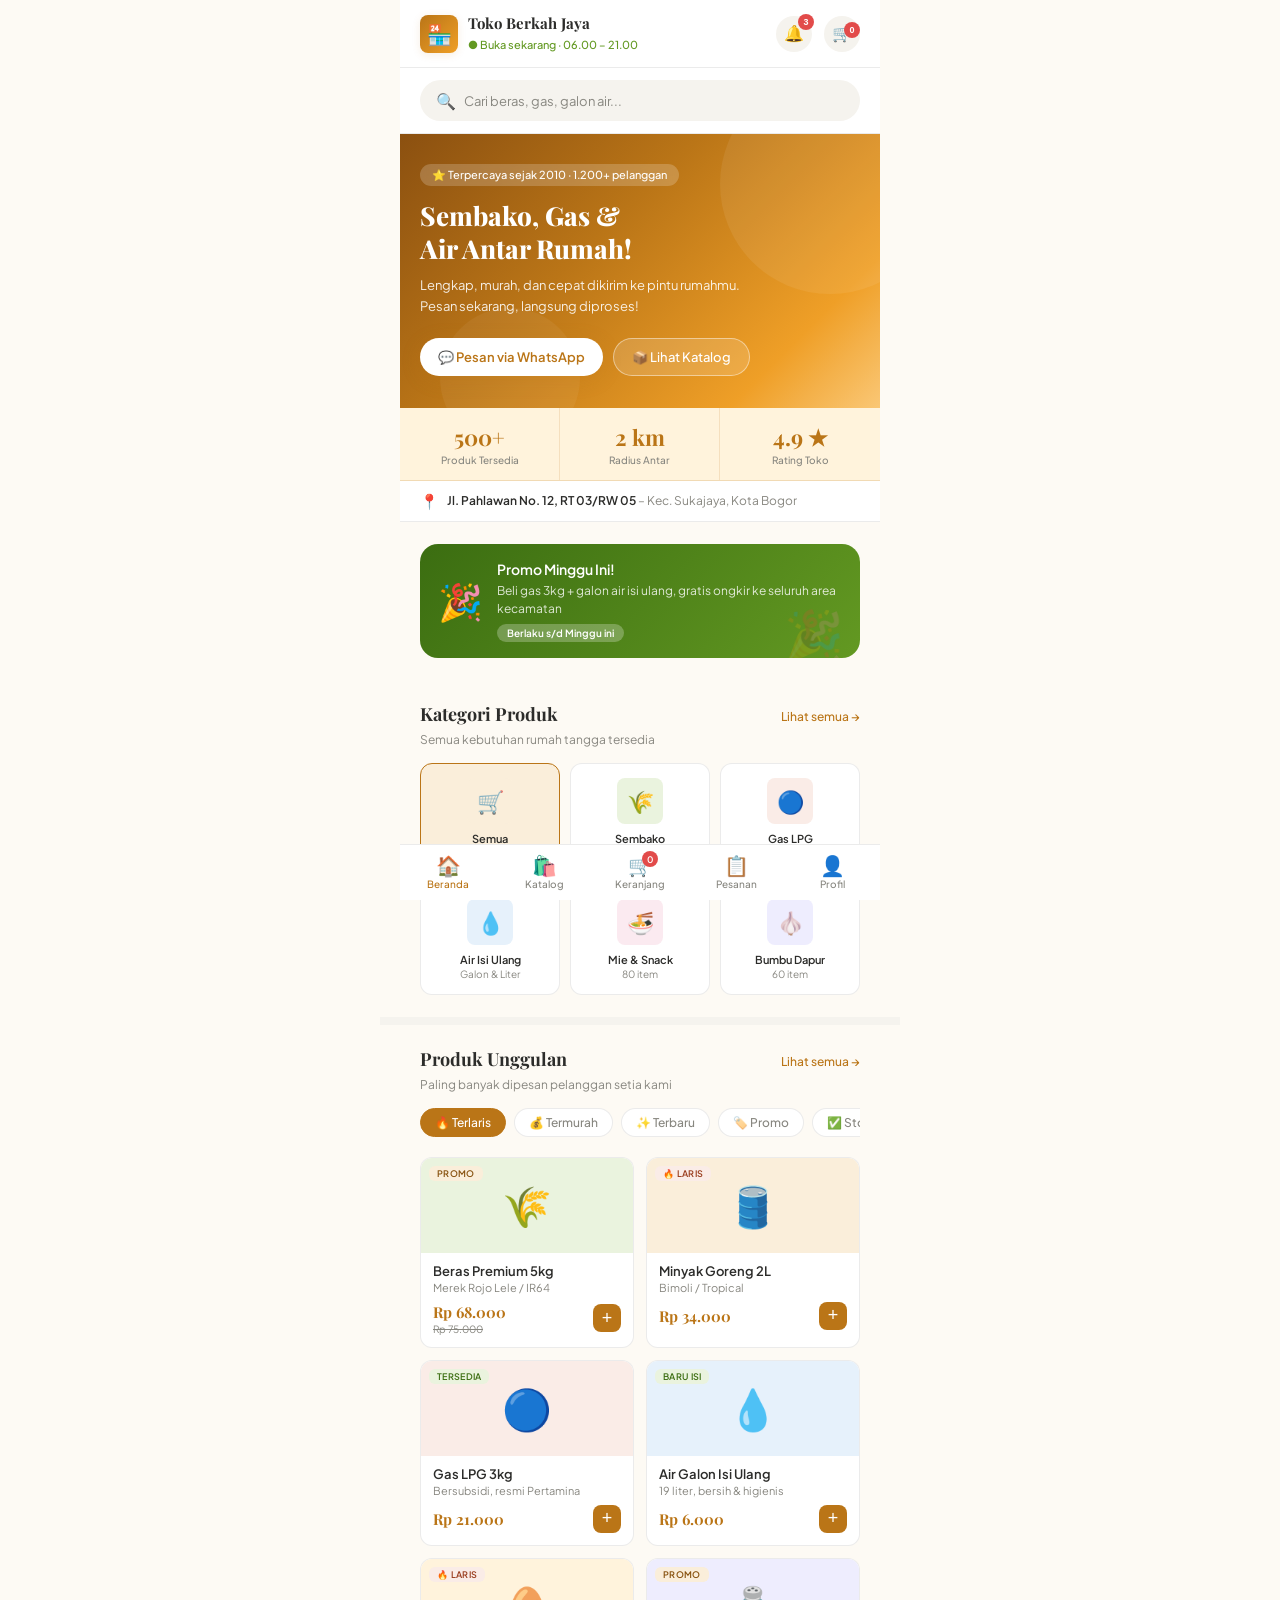
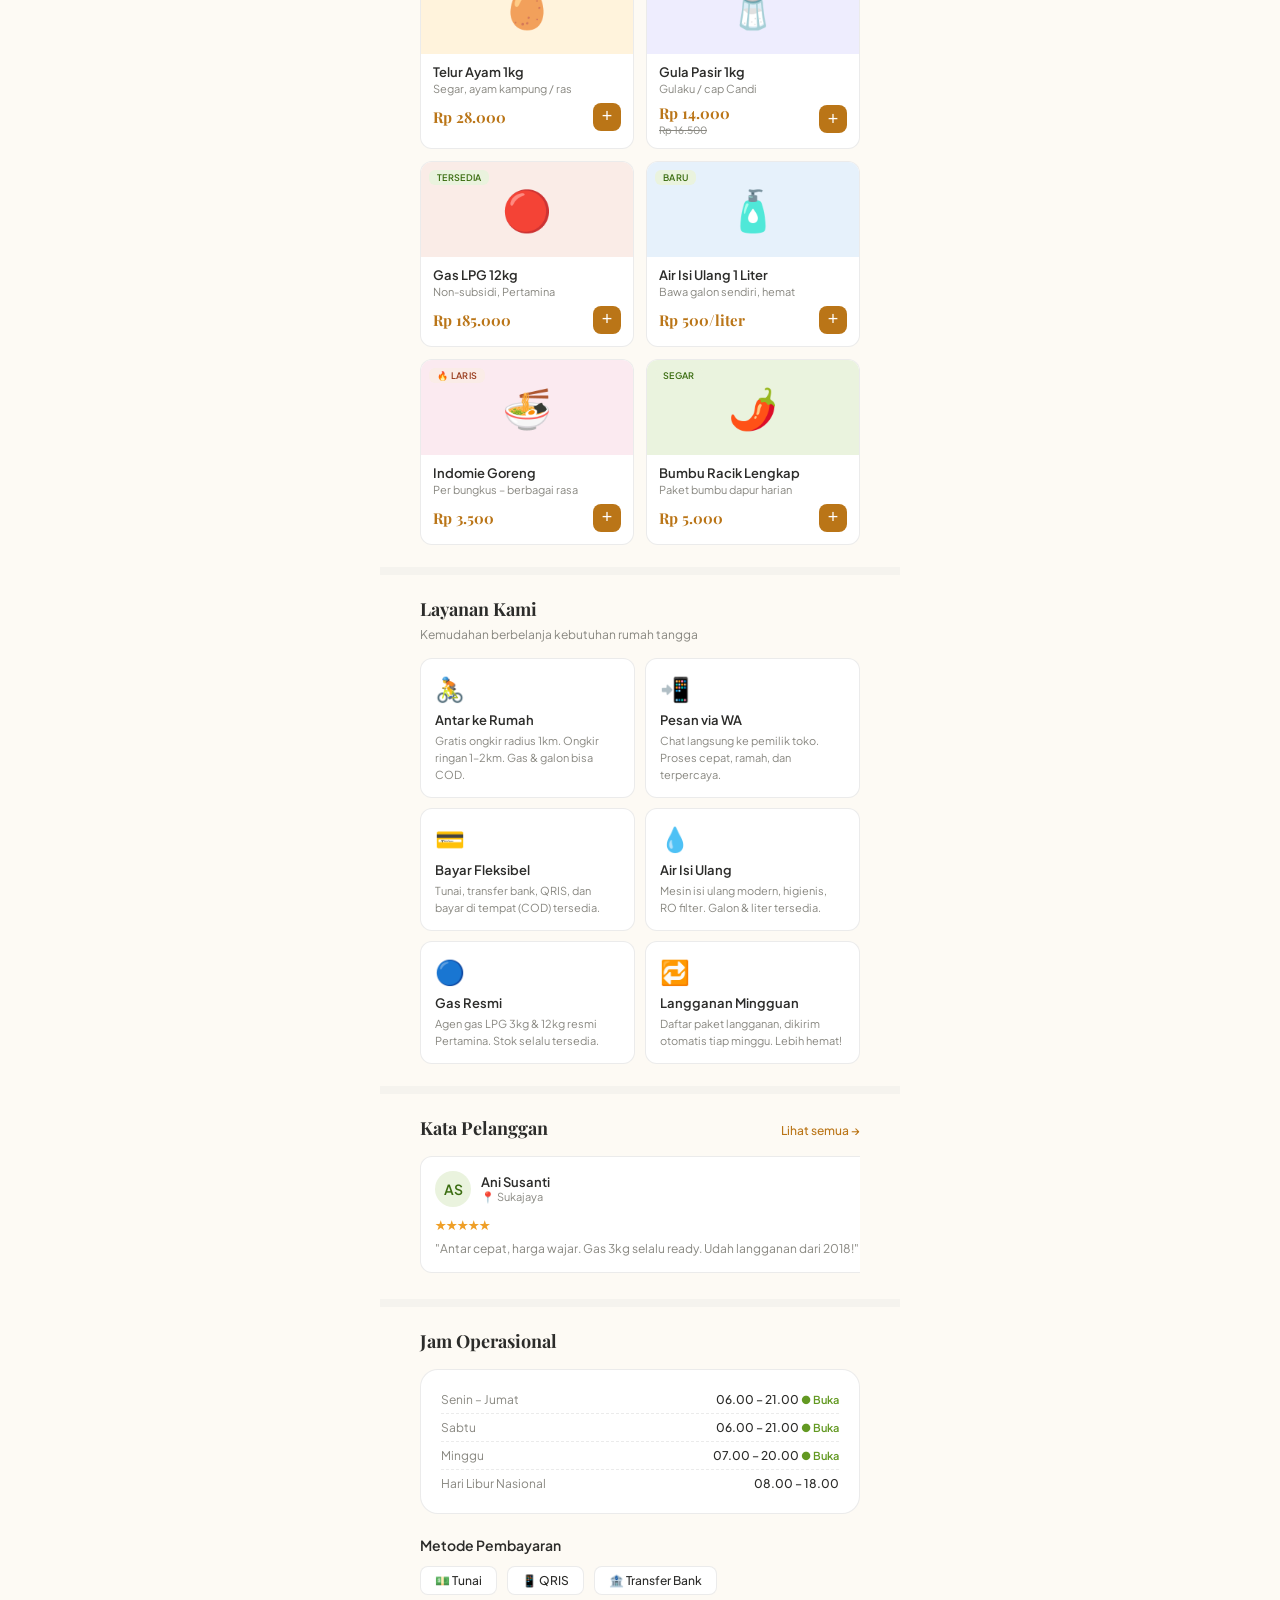
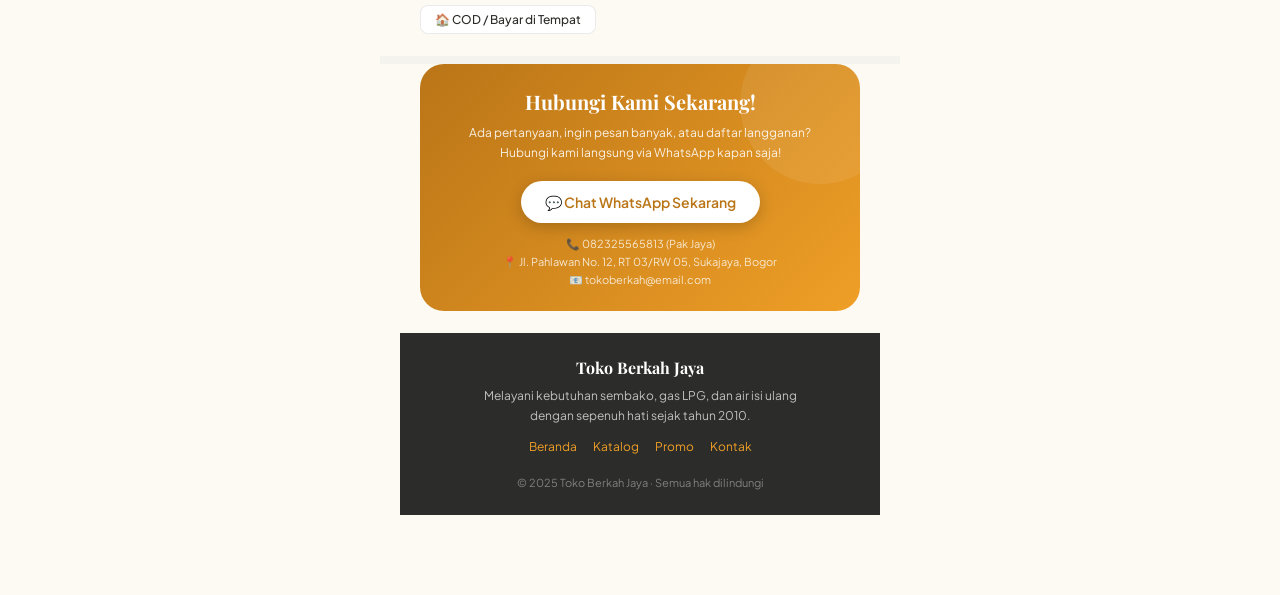
==== commit d3bda243: "update fix" ====
--- a/index.html
+++ b/index.html
@@ -271,7 +271,7 @@
         </div>
         <div class="prod-info">
           <div class="prod-name">Air Isi Ulang 1 Liter</div>
-          <div class="prod-unit">Bawa botol sendiri, hemat</div>
+          <div class="prod-unit">Bawa galon sendiri, hemat</div>
           <div class="prod-footer">
             <div><div class="prod-price">Rp 500/liter</div></div>
             <button class="add-btn" onclick="addToCart(this, 'Air Isi Ulang 1L', 500)">+</button>
@@ -454,7 +454,7 @@
       💬 Chat WhatsApp Sekarang
     </button>
     <div class="contact-info">
-      <span>📞 0812-xxxx-xxxx (Pak Jaya)</span>
+      <span>📞 082325565813 (Pak Jaya)</span>
       <span>📍 Jl. Pahlawan No. 12, RT 03/RW 05, Sukajaya, Bogor</span>
       <span>📧 tokoberkah@email.com</span>
     </div>
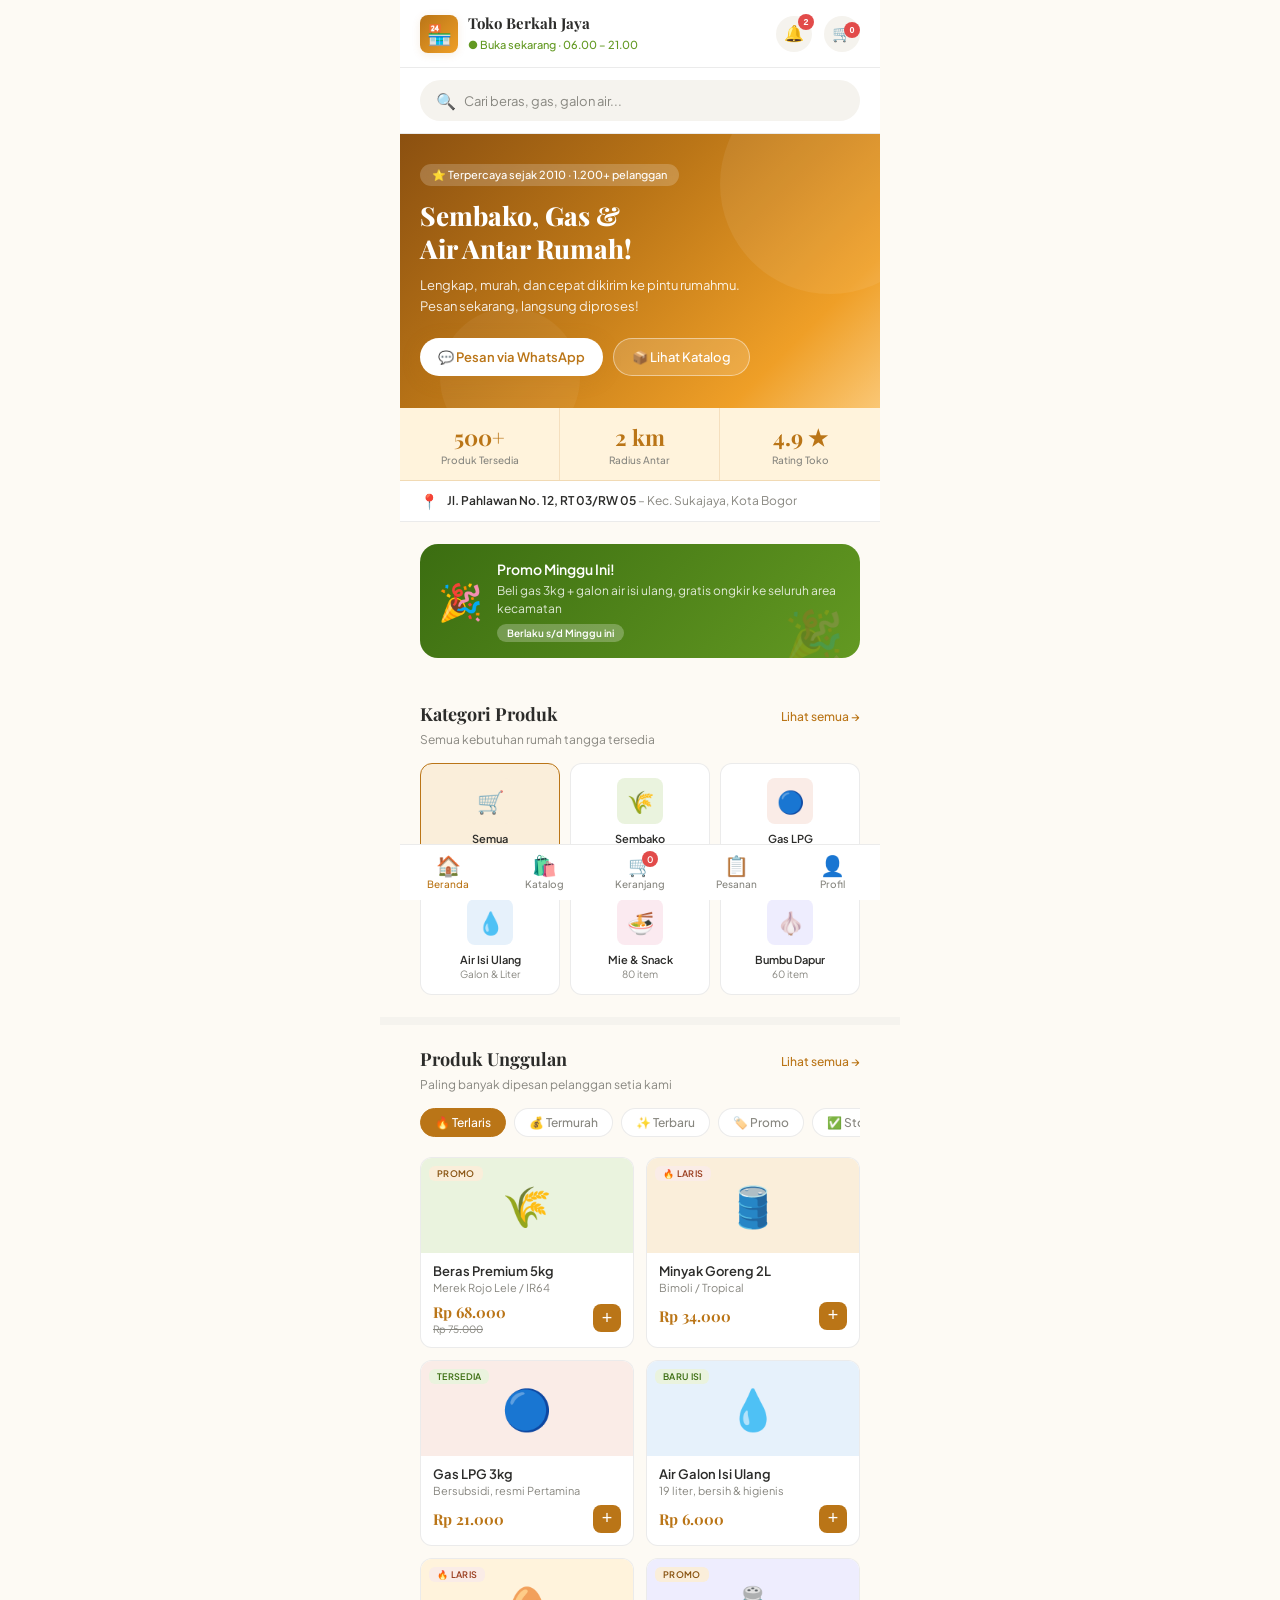
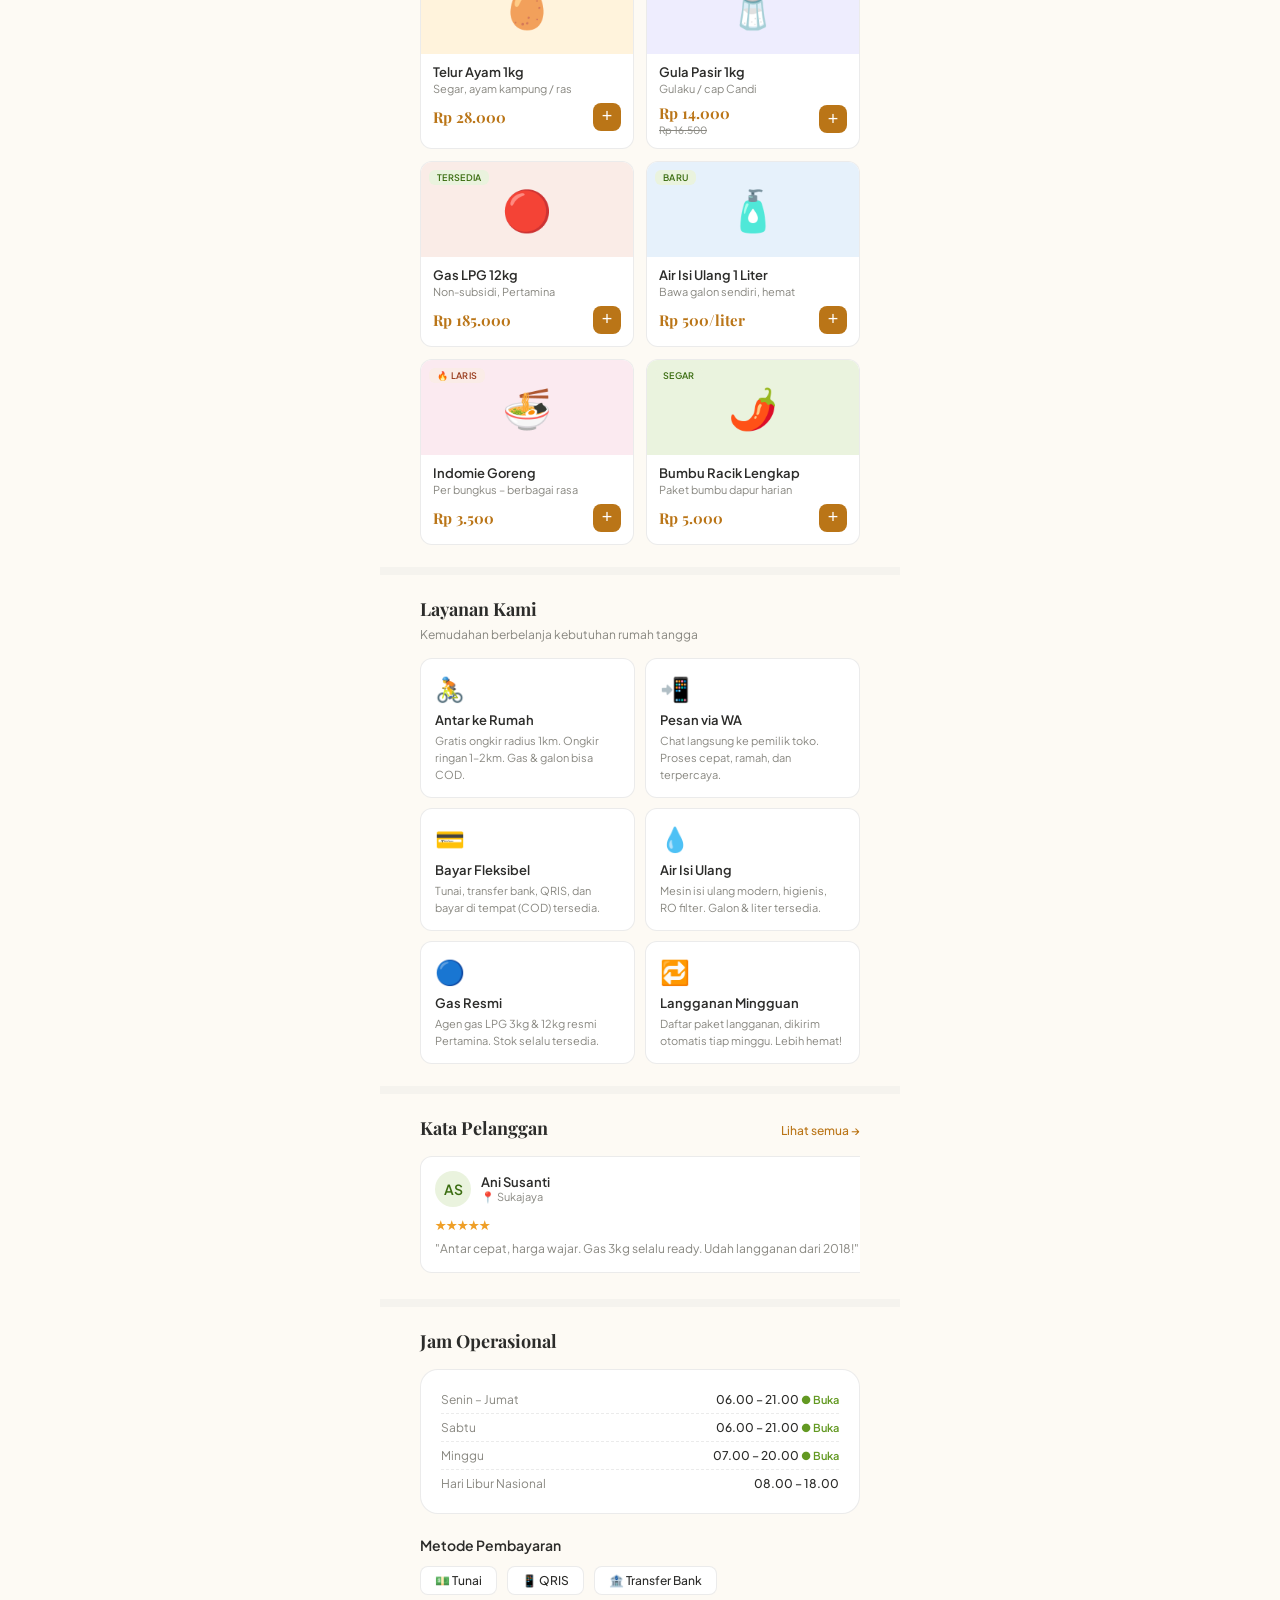
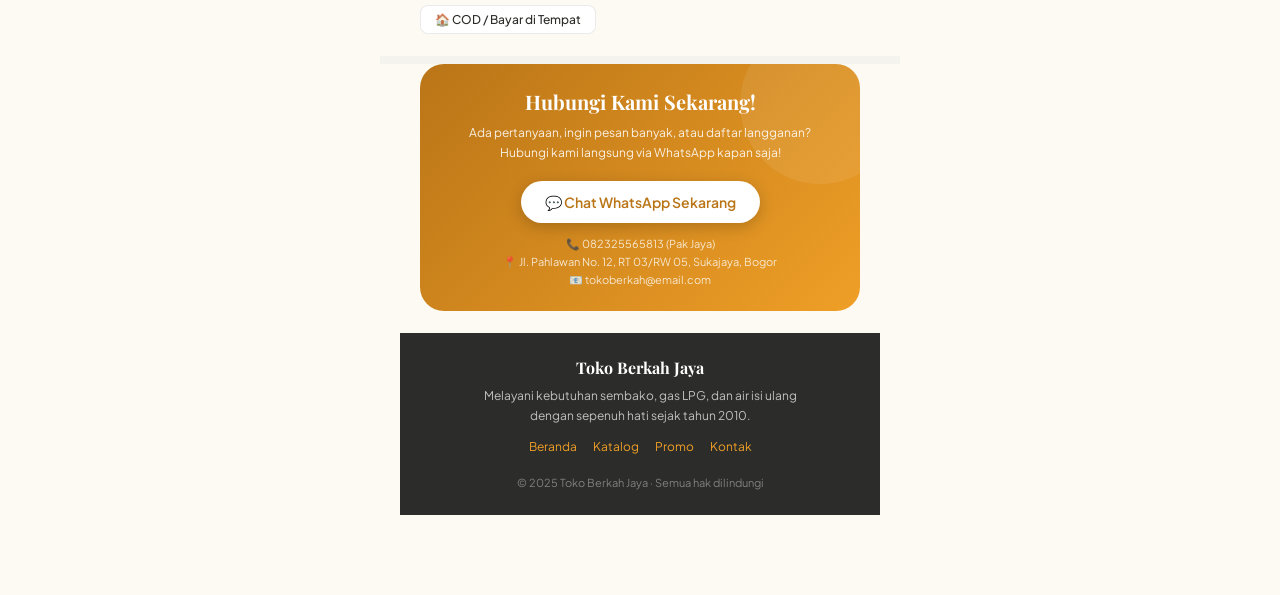
==== commit d329d36e: "update fix" ====
--- a/index.html
+++ b/index.html
@@ -21,7 +21,7 @@
       </div>
     </div>
     <div class="header-icons">
-      <button onclick="showToast('Notifikasi dibuka')">
+      <button onclick="openNotifications()">
         🔔<span class="badge">3</span>
       </button>
       <button class="cart-nav" onclick="window.location.href='pages/keranjang.html'">
@@ -493,6 +493,22 @@
     </a>
   </nav>
 
+  <!-- ===== NOTIFICATION MODAL ===== -->
+  <div id="notification-modal" style="display: none; position: fixed; top: 0; left: 0; right: 0; bottom: 0; background: rgba(0,0,0,0.4); z-index: 1000; animation: fadeIn 0.2s ease;">
+    <div style="position: fixed; top: 0; right: 0; width: 100%; max-width: 400px; height: 100vh; background: #fff; box-shadow: -2px 0 8px rgba(0,0,0,0.1); display: flex; flex-direction: column; animation: slideIn 0.3s ease;">
+      <div style="display: flex; justify-content: space-between; align-items: center; padding: 16px; border-bottom: 1px solid var(--border); position: sticky; top: 0; background: #fff; z-index: 10;">
+        <h3 style="margin: 0; font-size: 16px; font-weight: 600;">🔔 Notifikasi</h3>
+        <button onclick="closeNotifications()" style="background: none; border: none; font-size: 20px; cursor: pointer; color: var(--text-muted);">✕</button>
+      </div>
+      <div id="notifications-list" style="flex: 1; overflow-y: auto; padding: 0;"></div>
+      <div style="padding: 12px; border-top: 1px solid var(--border); background: #f9f9f9; text-align: center;">
+        <button onclick="clearAllNotifications()" style="background: #FCEBEB; color: #A32D2D; border: 1px solid rgba(163,45,45,0.3); cursor: pointer; font-family: inherit; font-size: 12px; font-weight: 600; padding: 8px 12px; border-radius: var(--radius-sm); width: 100%;">
+          🗑️ Hapus Semua
+        </button>
+      </div>
+    </div>
+  </div>
+
   <!-- ===== TOAST ===== -->
   <div class="toast" id="toast"></div>
 
--- a/assets/style.css
+++ b/assets/style.css
@@ -408,6 +408,14 @@
   from { opacity: 0; transform: translateY(16px); }
   to   { opacity: 1; transform: translateY(0); }
 }
+@keyframes fadeIn {
+  from { opacity: 0; }
+  to   { opacity: 1; }
+}
+@keyframes slideIn {
+  from { transform: translateX(100%); }
+  to   { transform: translateX(0); }
+}
 .hero, .stats, .section, .contact-section { animation: fadeInUp 0.5s ease both; }
 .hero        { animation-delay: 0.05s; }
 .stats       { animation-delay: 0.1s; }
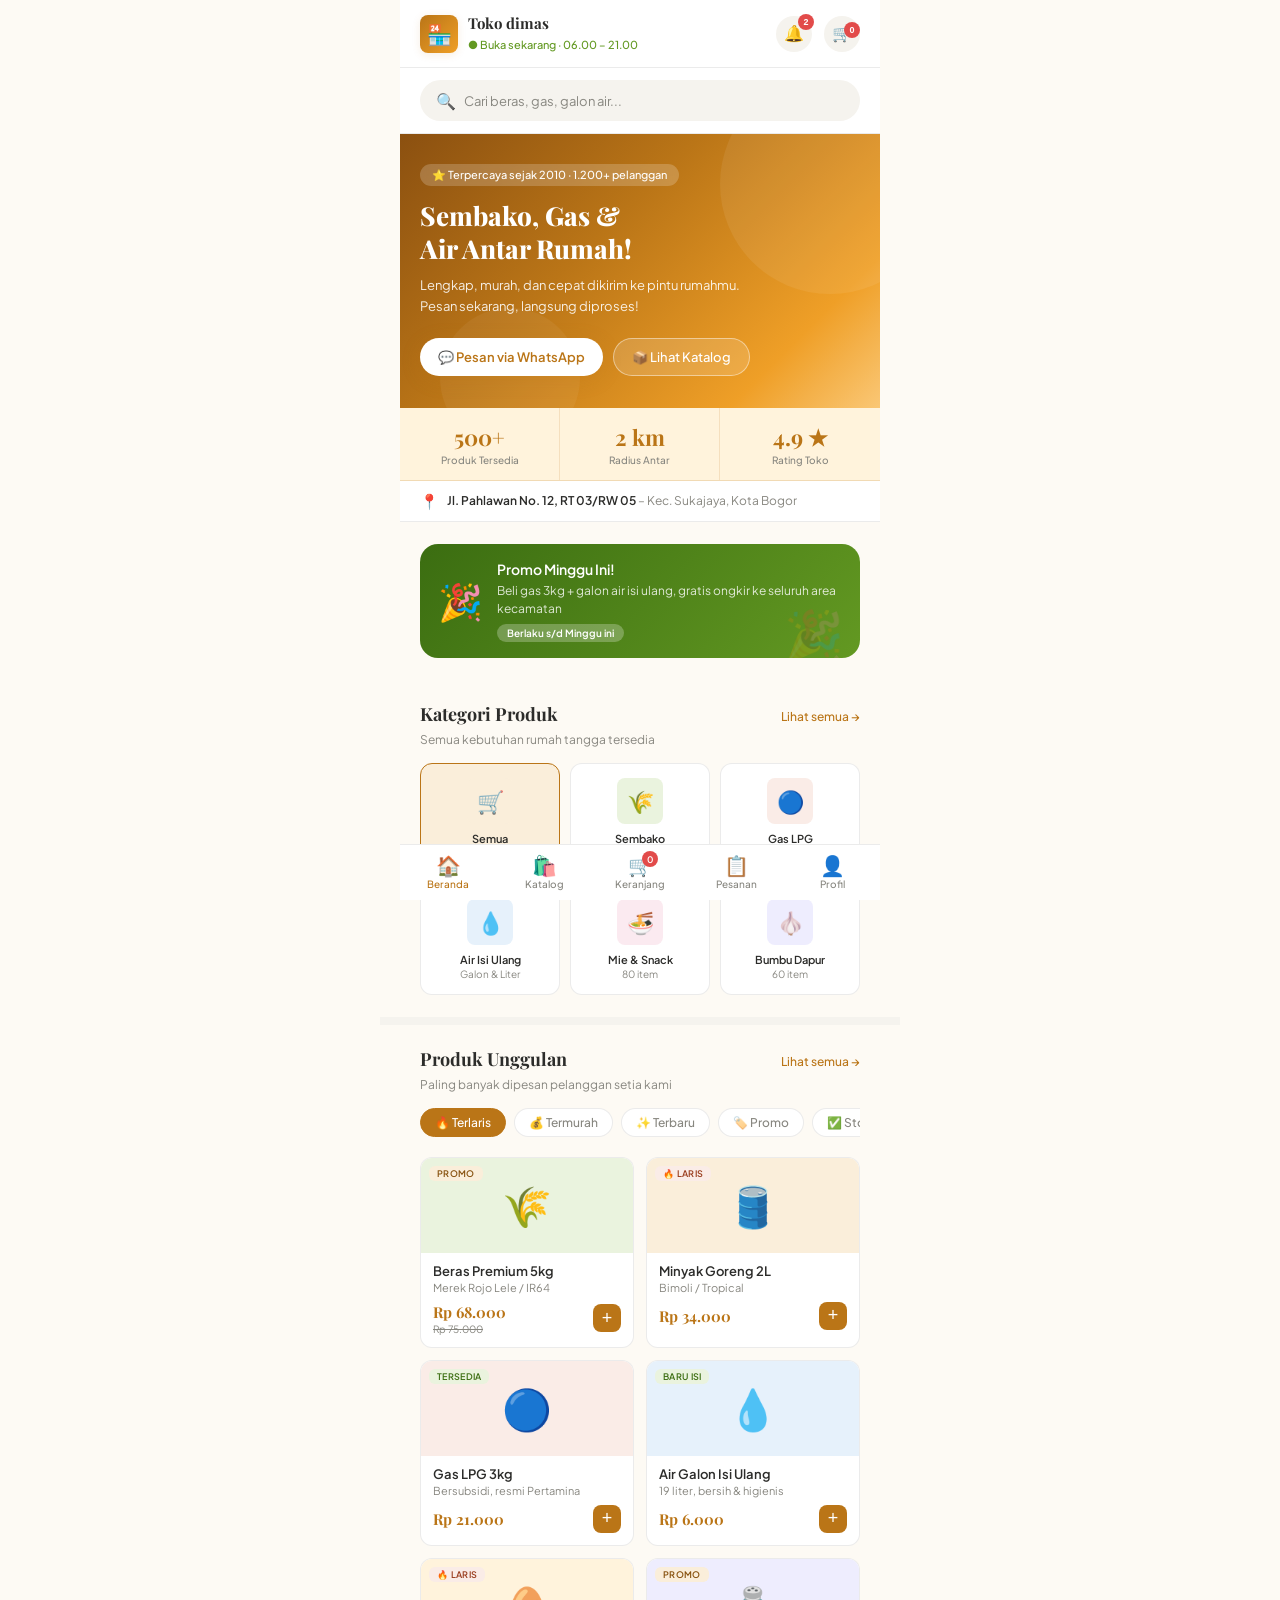
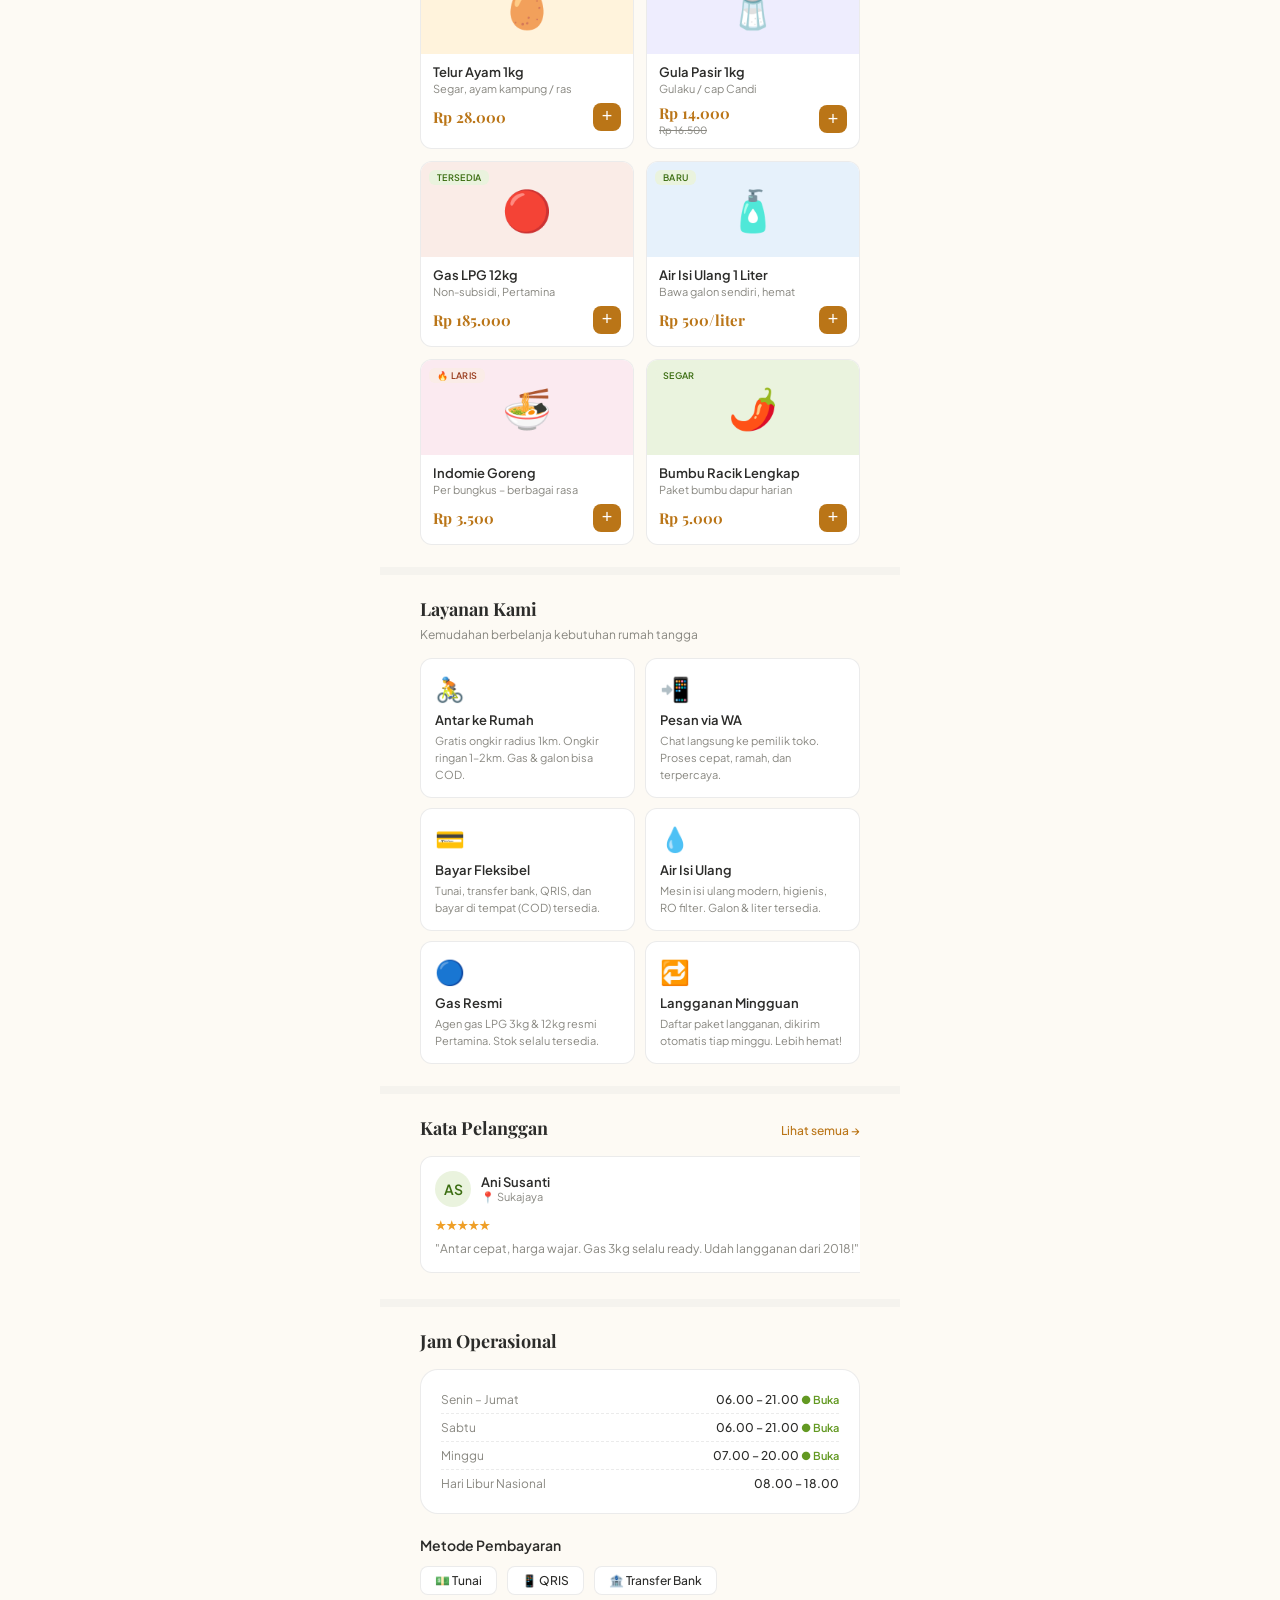
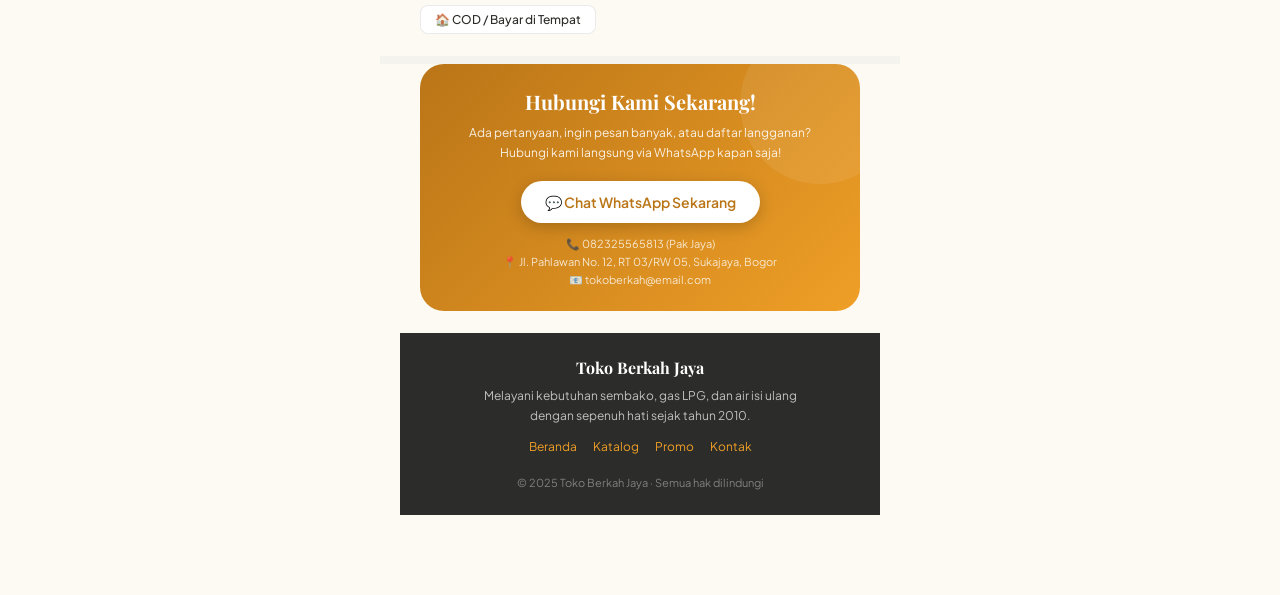
==== commit 11c55a5b: "update fix" ====
--- a/index.html
+++ b/index.html
@@ -3,7 +3,7 @@
 <head>
   <meta charset="UTF-8" />
   <meta name="viewport" content="width=device-width, initial-scale=1.0" />
-  <title>Toko Berkah Jaya – Sembako, Gas & Air Isi Ulang</title>
+  <title>Toko dimas – Sembako, Gas & Air Isi Ulang</title>
   <link rel="preconnect" href="https://fonts.googleapis.com" />
   <link rel="preconnect" href="https://fonts.gstatic.com" crossorigin />
   <link href="https://fonts.googleapis.com/css2?family=Playfair+Display:wght@600;700;800&family=Plus+Jakarta+Sans:wght@400;500;600&display=swap" rel="stylesheet" />
@@ -16,7 +16,7 @@
     <div class="logo">
       <div class="logo-icon">🏪</div>
       <div class="logo-text">
-        <h1>Toko Berkah Jaya</h1>
+        <h1>Toko dimas</h1>
         <span>● Buka sekarang · 06.00 – 21.00</span>
       </div>
     </div>
